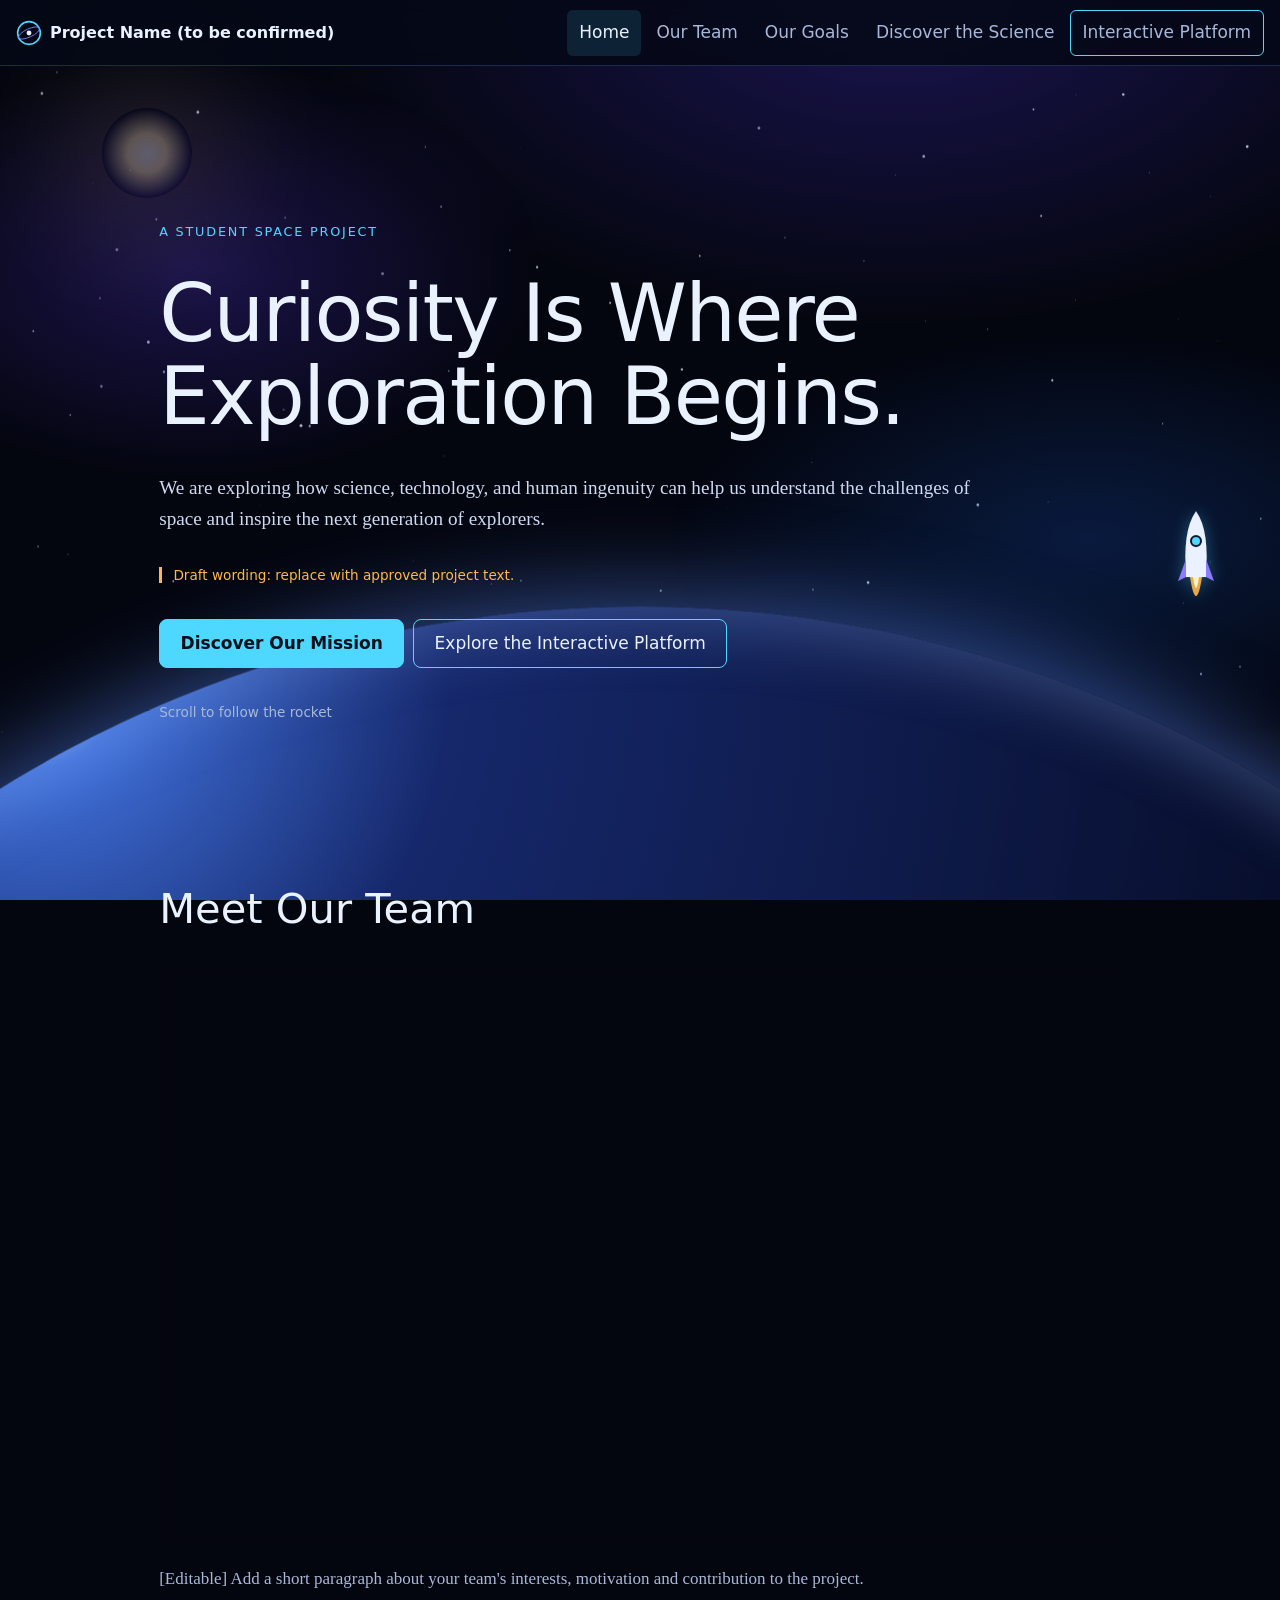
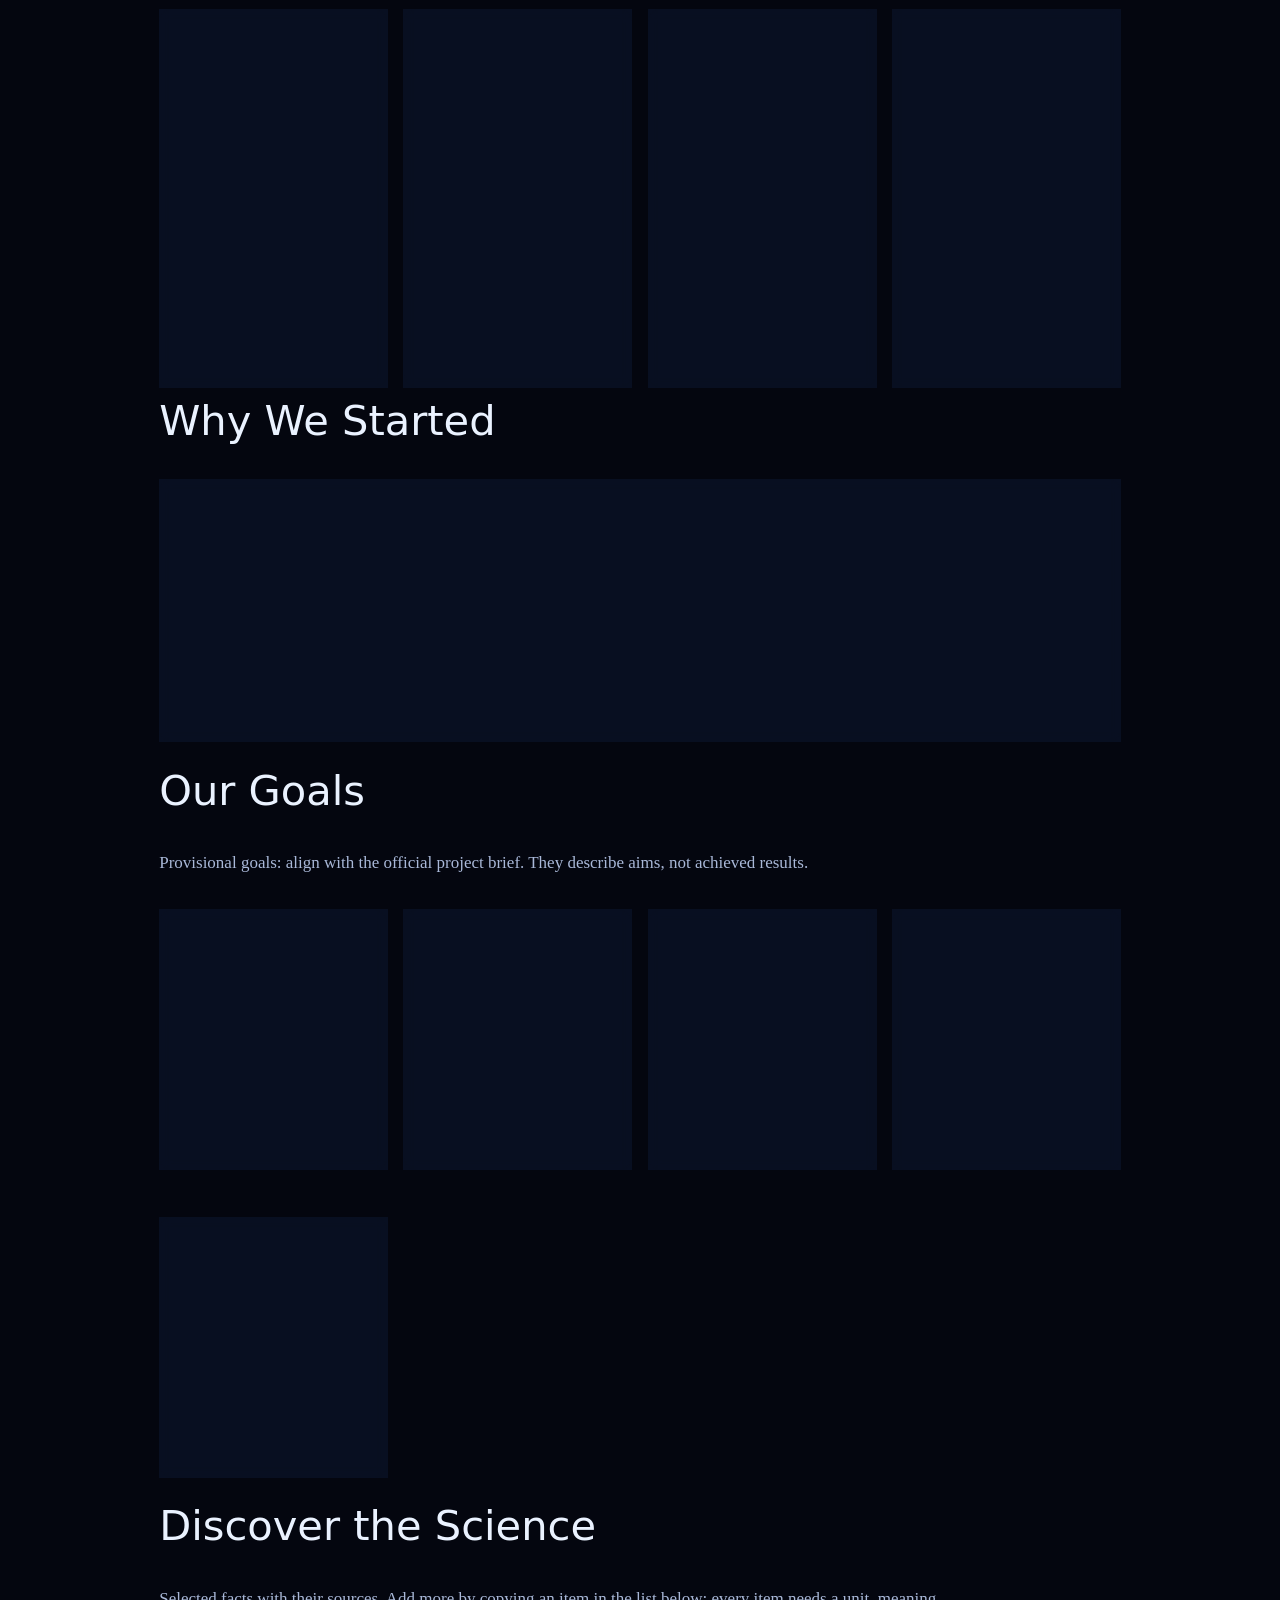
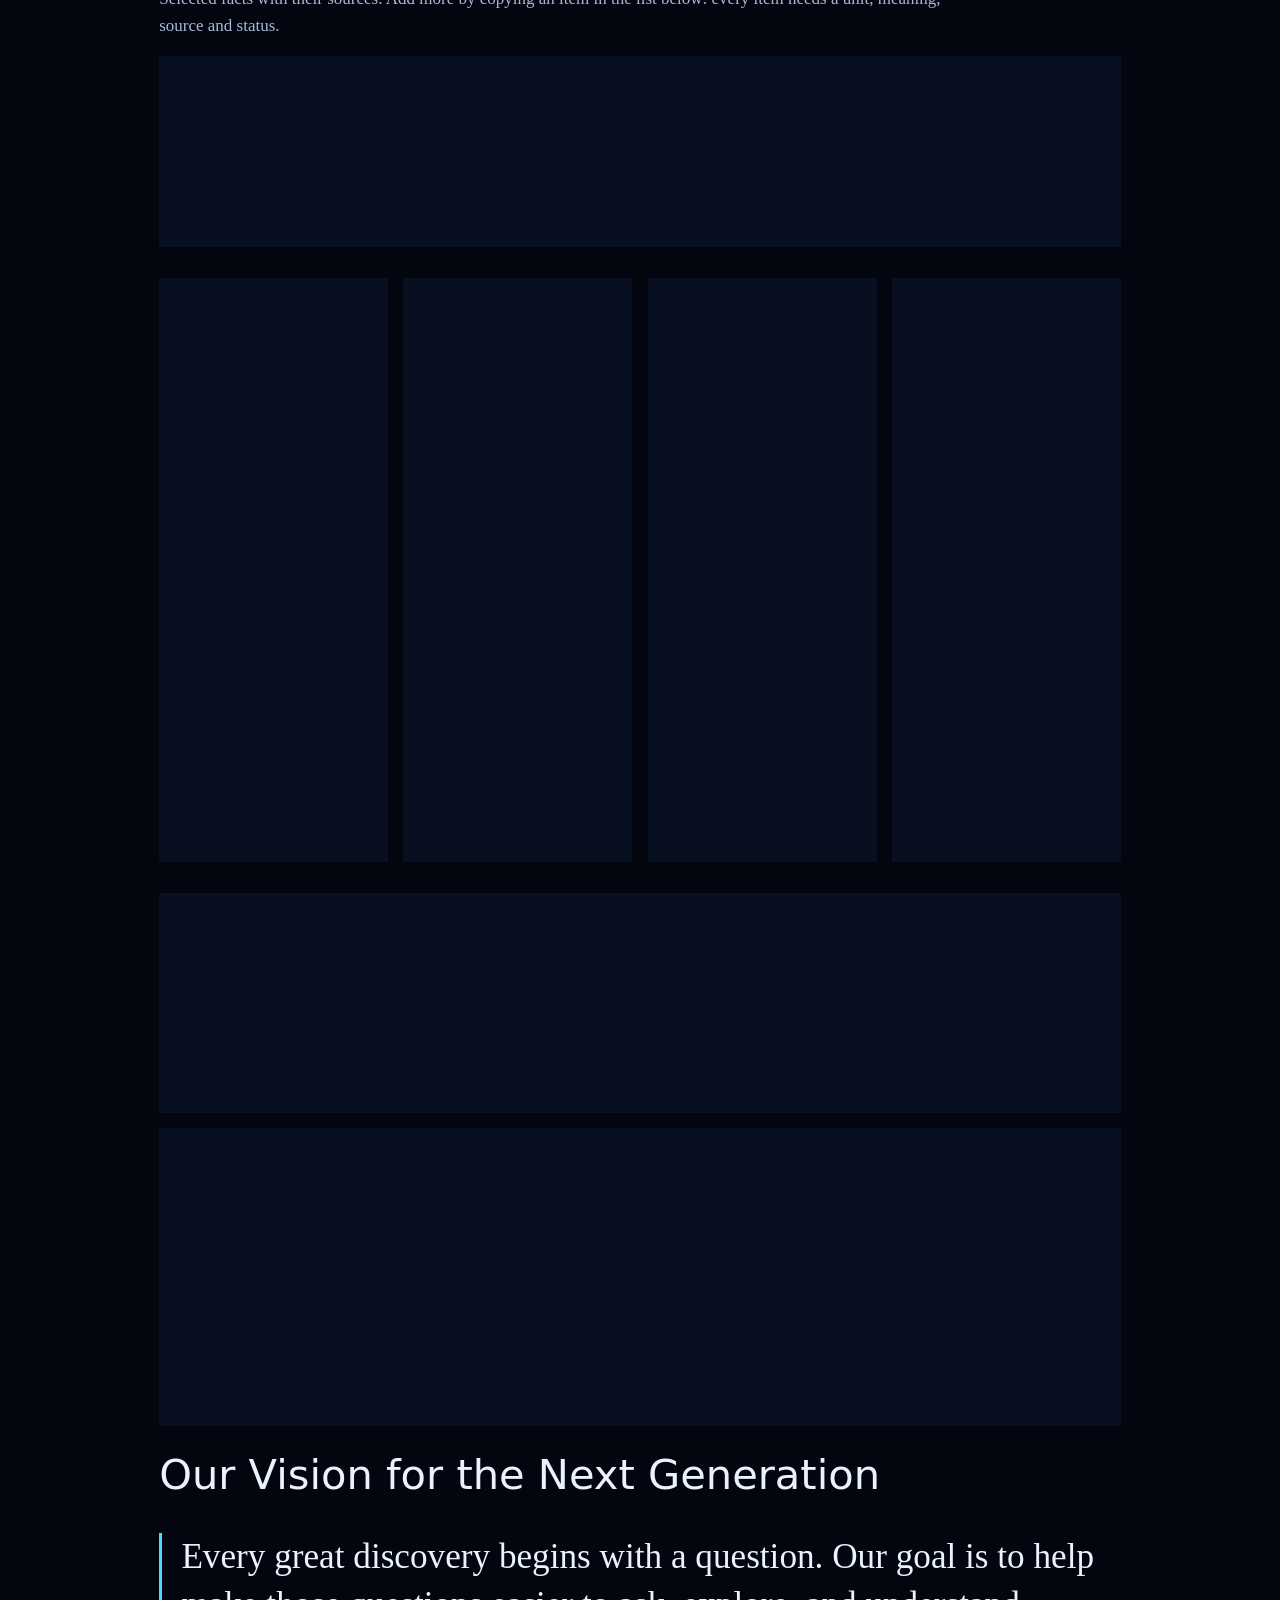
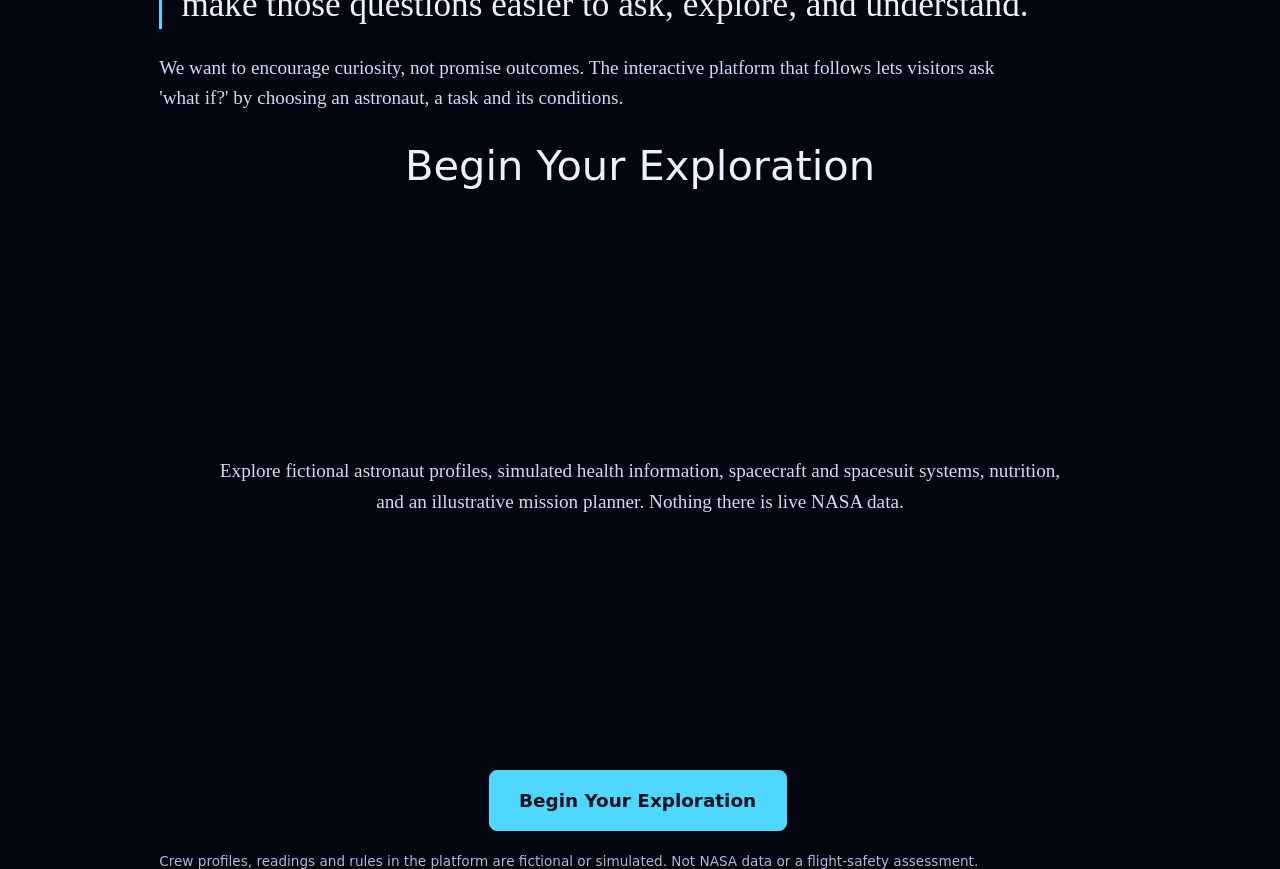
==== index.html @ 0f28cec6 "Add files via upload" ====
<!DOCTYPE html><html lang="en"><head><meta charset="utf-8"><meta name="viewport" content="width=device-width,initial-scale=1,viewport-fit=cover"><title>Our Mission | Orbital Readiness Platform</title><meta name="description" content="A student space project introducing our team, goals and an interactive astronaut readiness platform. Prototype with fictional data."><link rel="stylesheet" href="styles.css"></head><body>
<a class="skip" href="#main">Skip to content</a>
<header class="top"><a class="brand" href="#home" aria-label="Home"><svg width="26" height="26" viewBox="0 0 32 32" aria-hidden="true"><circle cx="16" cy="16" r="14" fill="none" stroke="#4fd8ff" stroke-width="2"/><ellipse cx="16" cy="16" rx="14" ry="5" fill="none" stroke="#8b7bff" transform="rotate(-25 16 16)"/><circle cx="16" cy="16" r="3" fill="#eaf2ff"/></svg><span id="pname">Project</span></a>
<nav aria-label="Main"><a href="#home">Home</a><a href="#team">Our Team</a><a href="#goals">Our Goals</a><a href="#science">Discover the Science</a><a href="platform.html" class="cta-nav">Interactive Platform</a></nav></header>
<div class="scene" aria-hidden="true"><canvas id="stars"></canvas><div class="neb"></div><div id="sun"></div><div id="planet"></div>
<div id="rocketwrap"><span class="sp s1"></span><span class="sp s2"></span><span class="sp s3"></span><svg id="rocket" viewBox="0 0 40 110" width="40" height="110"><g id="flame"><path d="M14 70Q20 108 26 70Z" fill="#ffb84d" opacity=".9"/><path d="M17 70Q20 92 23 70Z" fill="#fff3c4"/></g><path d="M20 4C30 18 32 40 30 70H10C8 40 10 18 20 4Z" fill="#eaf2ff"/><circle cx="20" cy="34" r="5" fill="#4fd8ff" stroke="#0b1226" stroke-width="2"/><path d="M10 52L2 74l8-4zM30 52l8 22-8-4z" fill="#8b7bff"/></svg></div></div>
<noscript><p class="wrap">This page needs JavaScript to show its content. The <a href="platform.html">interactive platform</a> also needs it.</p></noscript>
<main id="main">
<section id="home" class="hero wrap"><p class="k">A student space project</p><h1 id="tag"></h1><p class="lead" id="intro"></p><p class="note" id="draft"></p><p class="btns"><a class="btn solid" href="#why">Discover Our Mission</a> <a class="btn" href="platform.html">Explore the Interactive Platform</a></p><p class="hint">Scroll to follow the rocket</p></section>
<section id="team" class="wrap"><h2>Meet Our Team</h2><figure class="group card" id="group"></figure><p class="sub" id="tabout"></p><div class="members" id="members"></div></section>
<section id="why" class="wrap"><h2>Why We Started</h2><div class="card story" id="story"></div></section>
<section id="goals" class="wrap"><h2>Our Goals</h2><p class="sub" id="gnote"></p><div class="goals" id="goalcards"></div></section>
<section id="science" class="wrap"><h2>Discover the Science</h2><p class="sub" id="sintro"></p><div class="card" id="chart"></div><div class="stats" id="stats"></div><div class="card"><h3>References</h3><ol id="refs"></ol></div><div class="card"><h3>Project progress</h3><div id="progress"></div></div></section>
<section id="vision" class="wrap"><h2>Our Vision for the Next Generation</h2><blockquote class="quote" id="quote"></blockquote><p class="lead" id="vtext"></p></section>
<section id="enter" class="wrap end"><h2 id="etitle"></h2><p class="lead" id="etext"></p><p class="btns"><a class="btn solid big" href="platform.html">Begin Your Exploration</a></p></section>
</main><footer class="wrap">Crew profiles, readings and rules in the platform are fictional or simulated. Not NASA data or a flight-safety assessment.</footer>
<script src="content.js"></script><script src="script.js"></script></body></html>
---- styles.css ----
:root{--bg:#04060f;--panel:#0b1226;--line:#1d2a4d;--tx:#eaf2ff;--mut:#a9b8d8;--cy:#4fd8ff;--vi:#8b7bff;--am:#ffb84d;--rd:#ff6b6b;--s:1rem;--sans:"Gill Sans","Trebuchet MS",system-ui,sans-serif;--serif:Georgia,"Iowan Old Style",serif}
*{box-sizing:border-box}html{scroll-behavior:smooth;scroll-padding-top:72px}body{margin:0;background:var(--bg);color:var(--tx);font:17px/1.6 var(--serif);overflow-x:hidden}
h1,h2,h3,nav,.btn,.k,.tag{font-family:var(--sans)}a{color:var(--cy)}:focus-visible{outline:3px solid var(--am);outline-offset:3px}
.skip{position:absolute;left:-999px;top:0;background:var(--cy);color:#000;padding:.6em 1em;z-index:20}.skip:focus{left:0}
.top{position:sticky;top:0;z-index:10;display:flex;flex-wrap:wrap;gap:.4rem 1rem;align-items:center;padding:.6rem 1rem;background:#050917dd;backdrop-filter:blur(8px);border-bottom:1px solid var(--line)}
.brand{display:flex;gap:.5rem;align-items:center;color:var(--tx);text-decoration:none;font:600 1rem var(--sans)}nav{display:flex;flex-wrap:wrap;gap:.2rem;margin-left:auto}nav a{color:var(--mut);text-decoration:none;padding:.5em .7em;border-radius:6px;min-height:44px;display:inline-flex;align-items:center}nav a:hover,nav a.on{color:var(--tx);background:#4fd8ff1f}.cta-nav{border:1px solid var(--cy)}
.scene{position:fixed;inset:0;z-index:0;overflow:hidden;pointer-events:none;background:radial-gradient(900px 500px at 70% 0,#1a1450 0,transparent 65%),var(--bg)}
#stars{position:absolute;left:0;top:0;width:100%;height:140%;will-change:transform}.neb{position:absolute;inset:0;background:radial-gradient(500px 300px at 15% 30%,#4a2fc055,transparent 70%),radial-gradient(600px 300px at 85% 60%,#1f6fff33,transparent 70%)}
#sun{position:absolute;left:8%;top:12%;width:90px;height:90px;border-radius:50%;background:radial-gradient(#fff 0,#ffe9b0 30%,transparent 70%);box-shadow:0 0 120px 40px #ffd27a55}
#planet{position:absolute;left:50%;bottom:-150vw;width:190vw;height:190vw;margin-left:0;border-radius:50%;transform:translate3d(-50%,0,0);background:radial-gradient(circle at 25% 3%,#9fc8ff 0,#3f6fd8 3%,#16286b 14%,#070d28 45%,#04060f 70%);box-shadow:0 -10px 90px 6px #5a8cff77,inset 0 20px 60px #8fb6ff44;will-change:transform}
#rocketwrap{position:absolute;right:5vw;top:0;width:40px;height:110px;will-change:transform}#rocket{display:block;filter:drop-shadow(0 0 8px #4fd8ff55)}#flame{transform-origin:20px 70px;transform:scaleY(0)}
.sp{position:absolute;left:18px;top:100px;width:4px;height:4px;border-radius:50%;background:#ffd9a0;opacity:0}.fly .sp{animation:spark 1s linear infinite}.s2{animation-delay:.3s!important;left:12px}.s3{animation-delay:.6s!important;left:25px}@keyframes spark{from{opacity:.9;transform:translateY(0)}to{opacity:0;transform:translateY(60px)}}
main{position:relative;z-index:1}.wrap{max-width:1000px;margin:auto;padding:0 1.2rem}section{padding:5rem 0}
.hero{min-height:90vh;display:flex;flex-direction:column;justify-content:center}.k{color:var(--cy);letter-spacing:.14em;text-transform:uppercase;font-size:.8rem}
h1{font-size:clamp(2.4rem,7vw,5rem);line-height:1.04;font-weight:300;margin:.2em 0;letter-spacing:-.02em;max-width:12em}h2{font-size:clamp(1.7rem,4vw,2.6rem);font-weight:300;margin:0 0 .6em}h3{margin:.2em 0}
.lead{font-size:1.2rem;max-width:44em;color:#cfdaf3}.sub{color:var(--mut);max-width:48em}.note{font:.85rem var(--sans);color:var(--am);border-left:3px solid var(--am);padding-left:.7rem;max-width:36em}.hint{color:var(--mut);font:.85rem var(--sans)}
.btn{display:inline-flex;align-items:center;min-height:44px;padding:.6em 1.2em;border:1px solid var(--cy);border-radius:8px;color:var(--tx);text-decoration:none;margin:.3rem .3rem .3rem 0}.btn:hover{background:#4fd8ff26}.btn.solid{background:var(--cy);color:#02101a;font-weight:600}.btn.big{font-size:1.15rem;padding:.8em 1.6em}
.card{background:#0b1226cc;backdrop-filter:blur(6px);border:1px solid var(--line);border-radius:12px;padding:1.2rem;margin:1rem 0}
.group{margin:1rem 0}.group img,.member img{display:block;width:100%;object-fit:cover;border-radius:8px;background:#0b1226}.group img{aspect-ratio:16/9}.member img{aspect-ratio:1}.group figcaption,.small{color:var(--mut);font-size:.85rem;font-family:var(--sans)}
.members,.goals,.stats{display:grid;gap:1rem;grid-template-columns:repeat(auto-fit,minmax(210px,1fr))}.member{margin:0}
.goal .n{font:300 2.2rem var(--sans);color:var(--vi)}.reveal{opacity:0;transform:translateY(22px);transition:opacity .8s,transform .8s}.reveal.in{opacity:1;transform:none}
.tag{display:inline-block;border:1px solid var(--vi);color:#d4ceff;border-radius:4px;padding:.1em .5em;font-size:.76rem}.tag.pend{border-color:var(--am);color:var(--am)}.big-n{font:300 2rem var(--sans)}
.bar{height:12px;background:#16213f;border-radius:6px;overflow:hidden;margin:.2rem 0 .8rem}.bar i{display:block;height:100%;background:linear-gradient(90deg,var(--vi),var(--cy));width:0;transition:width 1.2s}
.quote{font-size:clamp(1.4rem,3.4vw,2.2rem);font-weight:300;line-height:1.35;border-left:3px solid var(--cy);padding-left:1.2rem;margin:0 0 1.5rem;max-width:30em}.end{text-align:center;min-height:80vh;display:flex;flex-direction:column;align-items:center;justify-content:center}.end .lead{margin:auto}
footer{position:relative;z-index:1;padding:2rem 1.2rem 3rem;color:var(--mut);font:.85rem var(--sans)}
@media(max-width:700px){#rocketwrap{right:2vw;opacity:.5}#rocket{width:28px;height:77px}#planet{width:260vw;height:260vw;bottom:-215vw}section{padding:3.5rem 0}nav a{padding:.4em .5em}#sun{width:60px;height:60px}}
@media(prefers-reduced-motion:reduce){*{animation:none!important;transition:none!important;scroll-behavior:auto!important}.reveal{opacity:1;transform:none}}

a,li,p{overflow-wrap:anywhere}
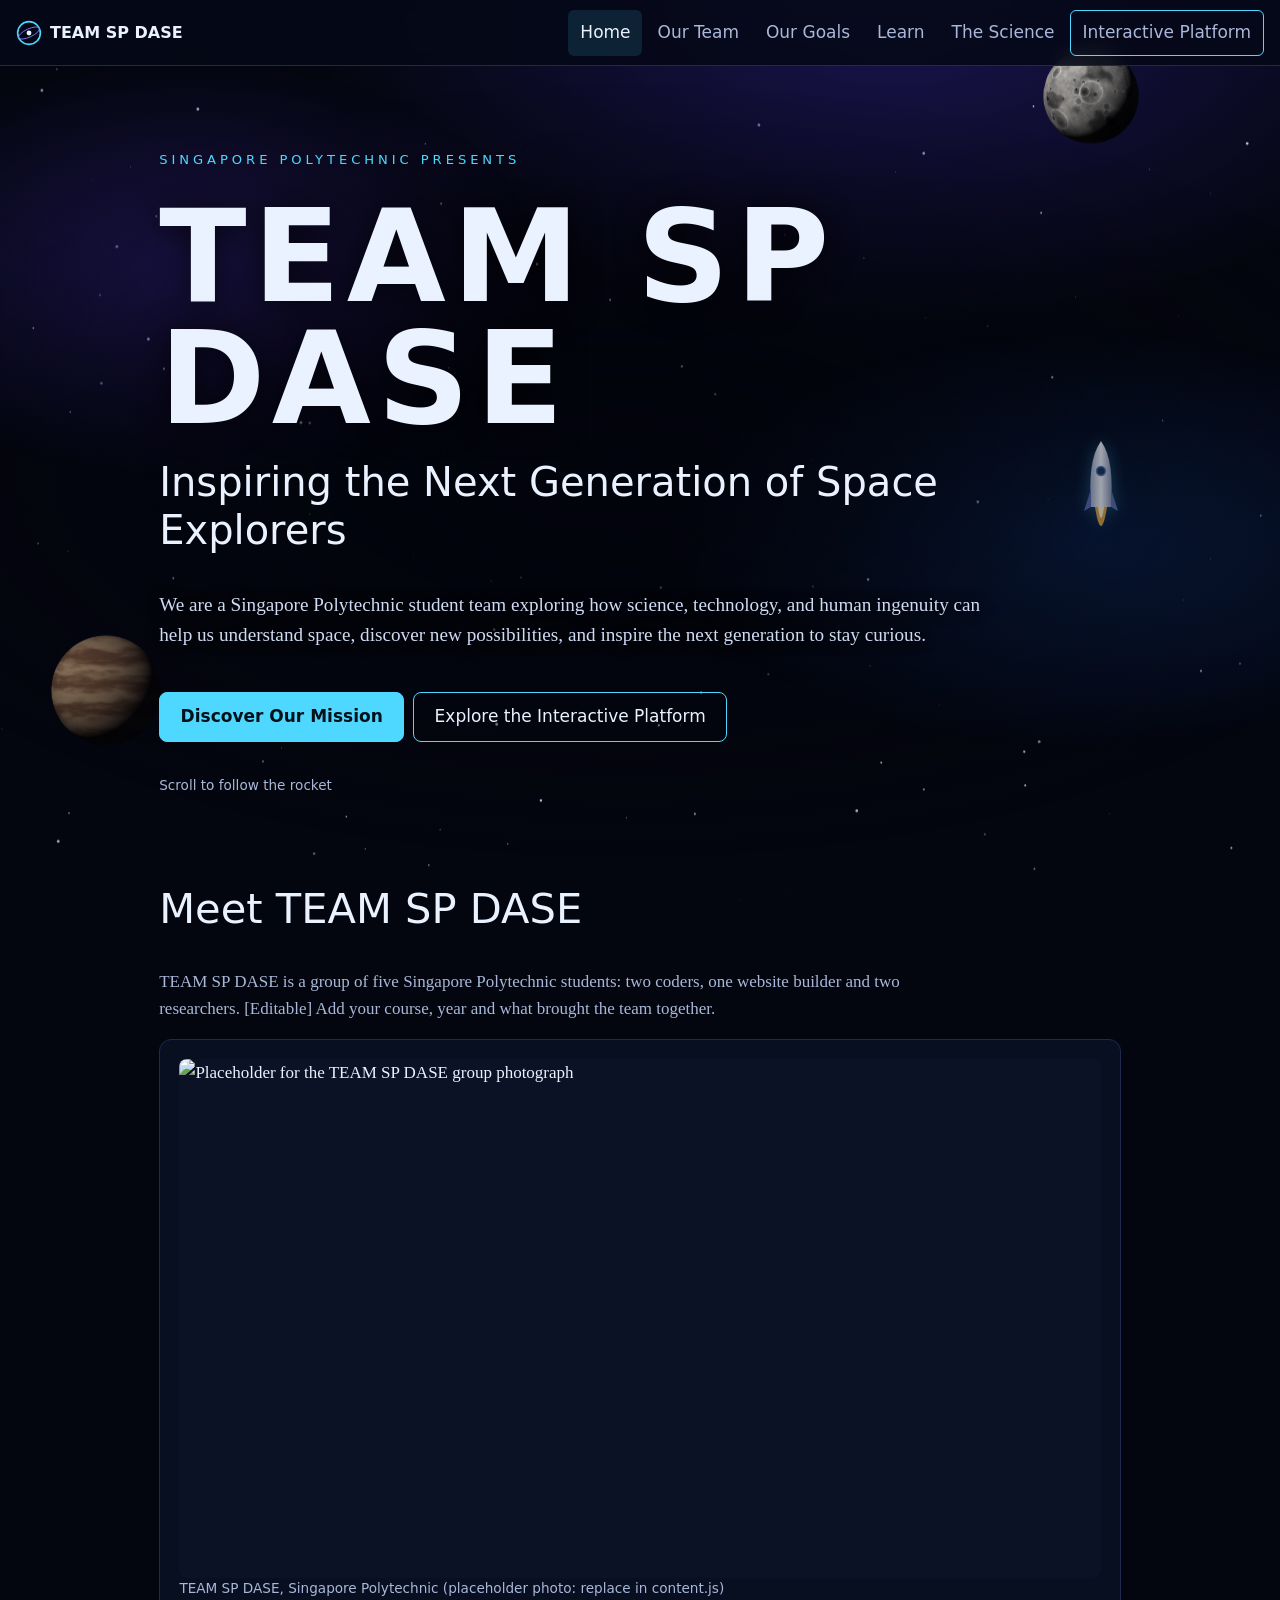
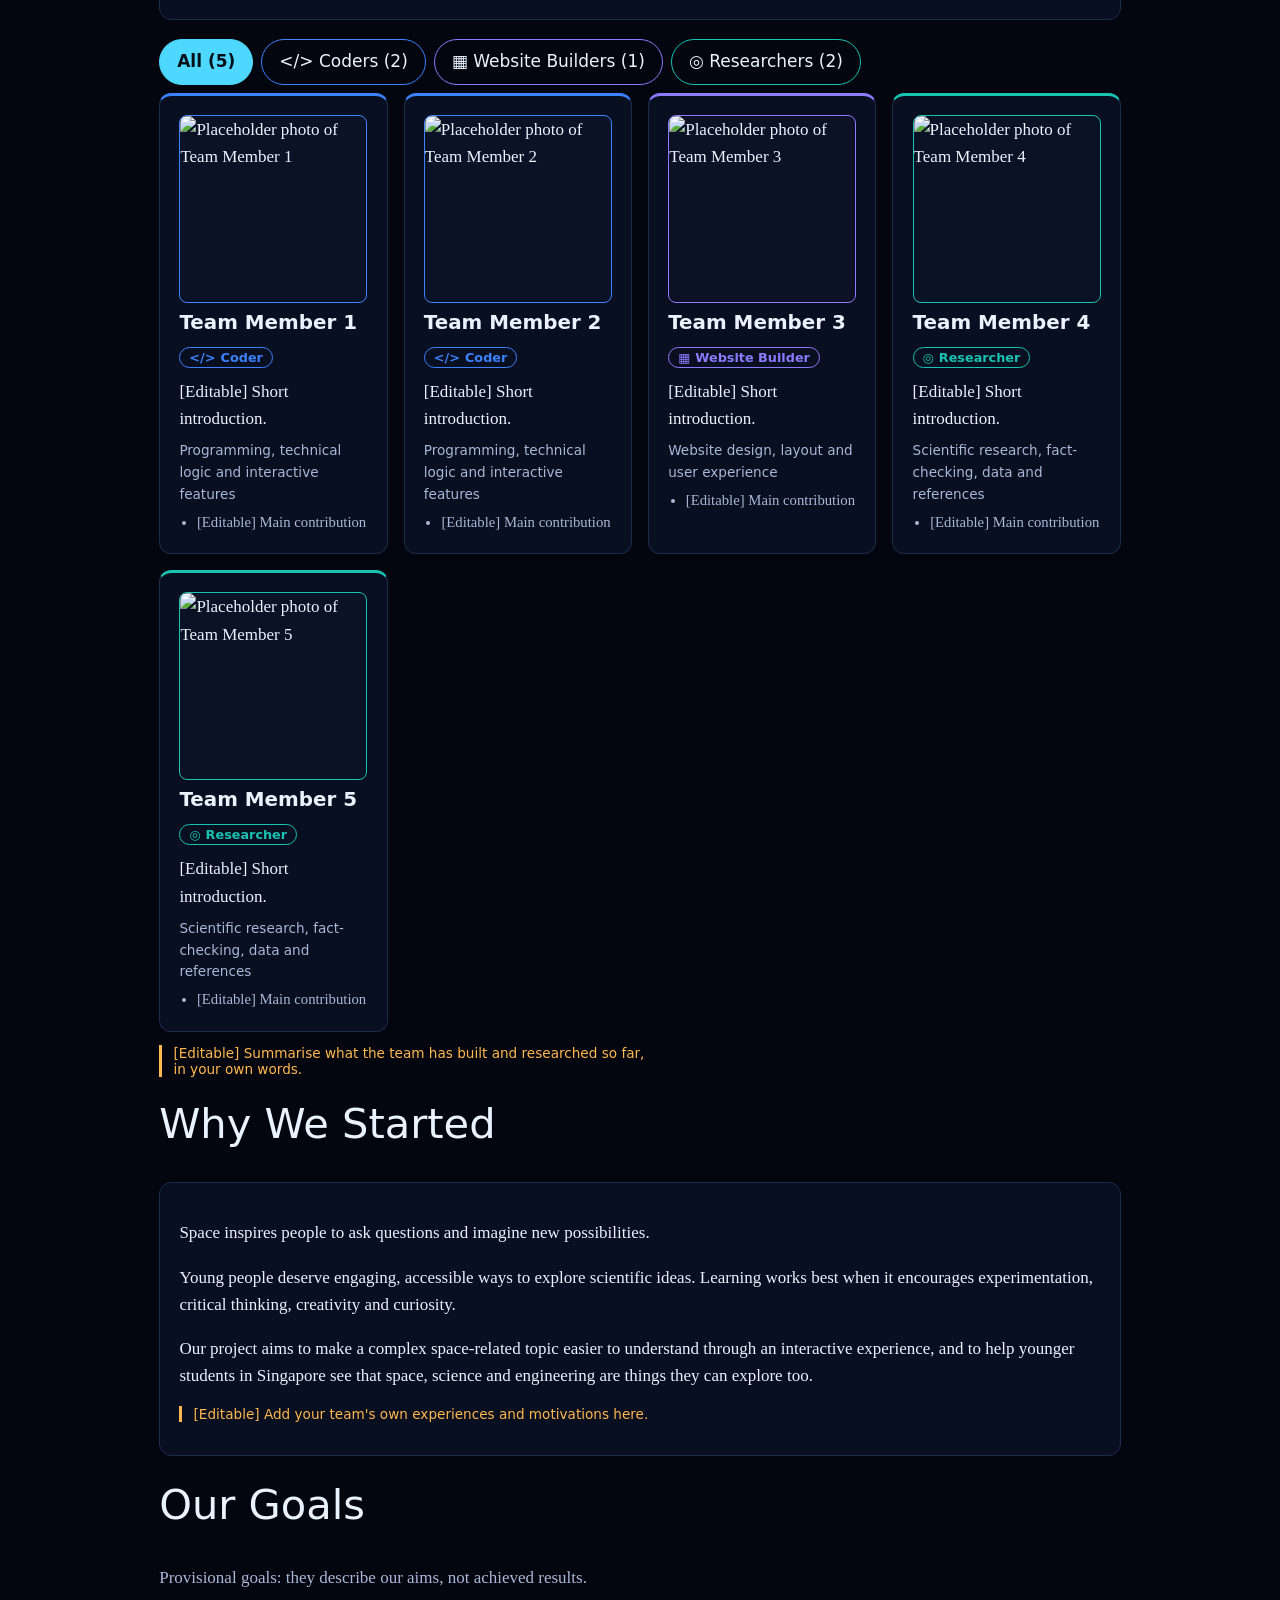
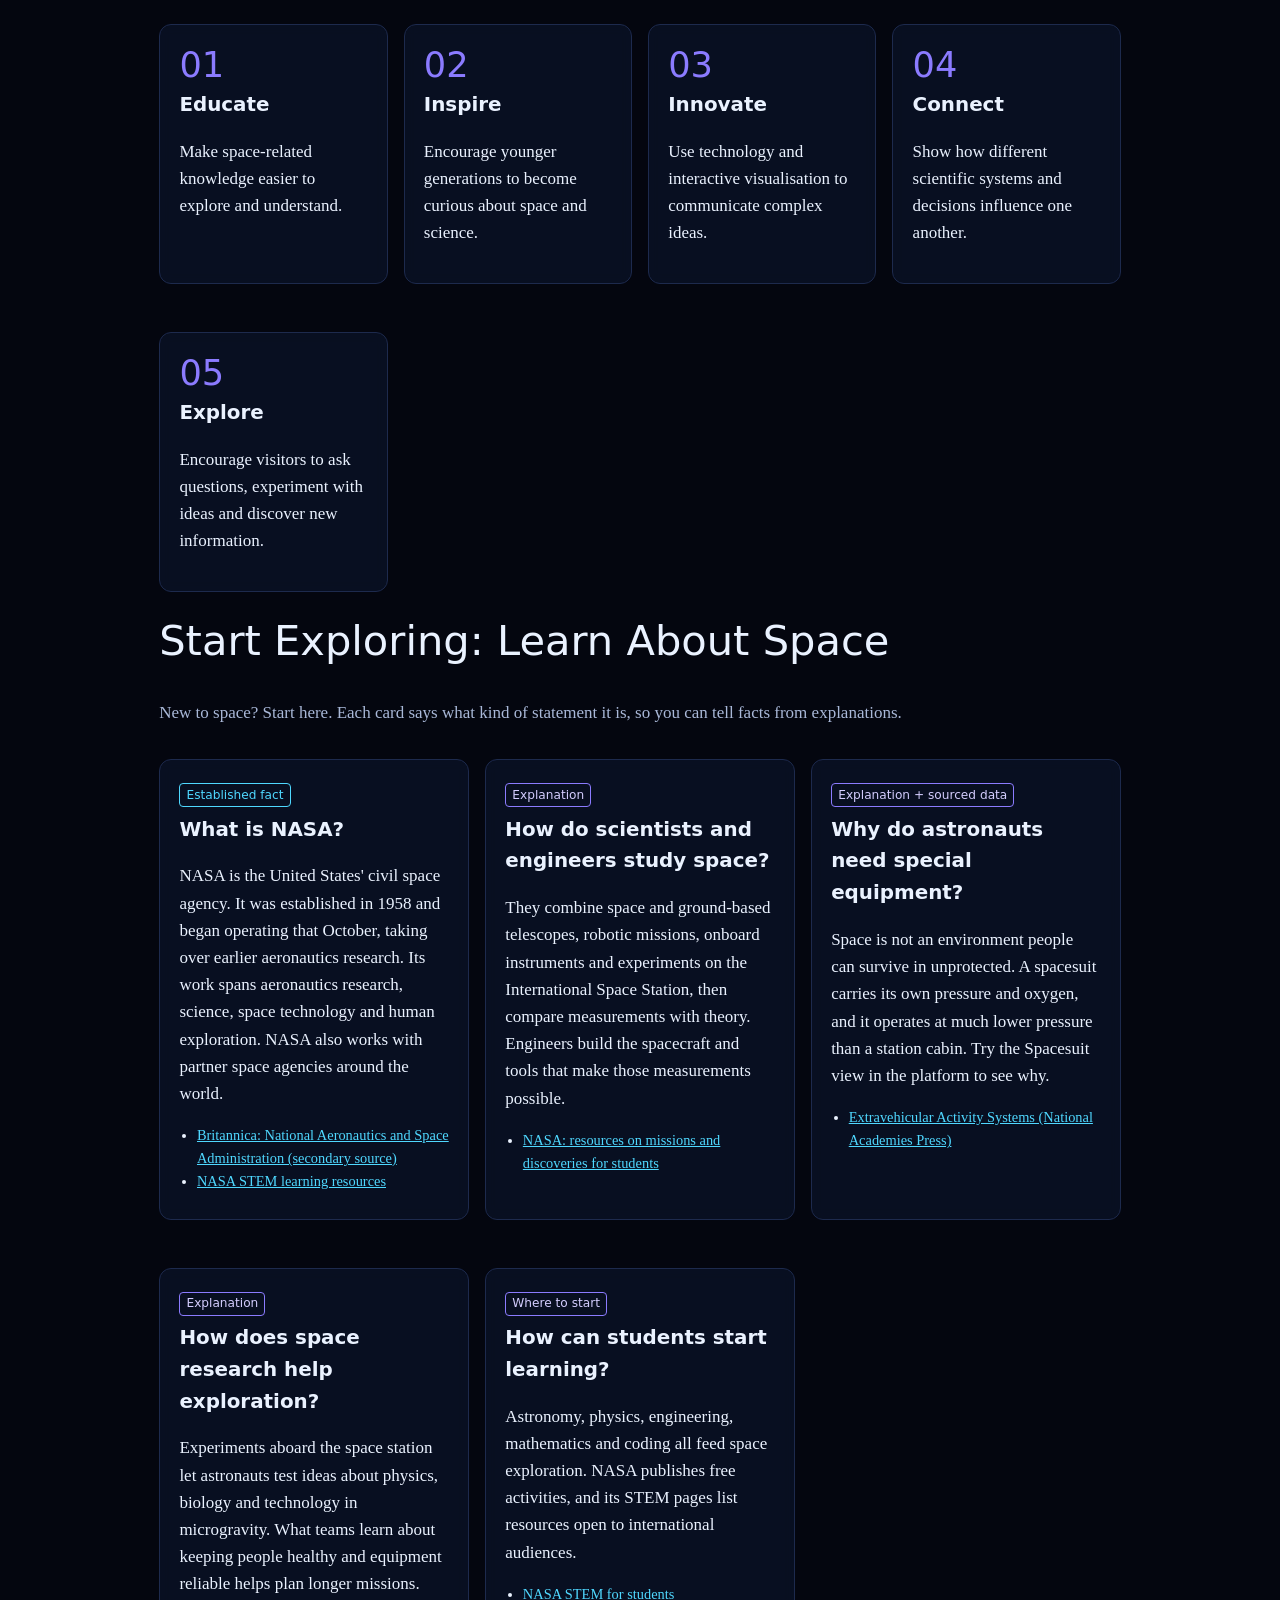
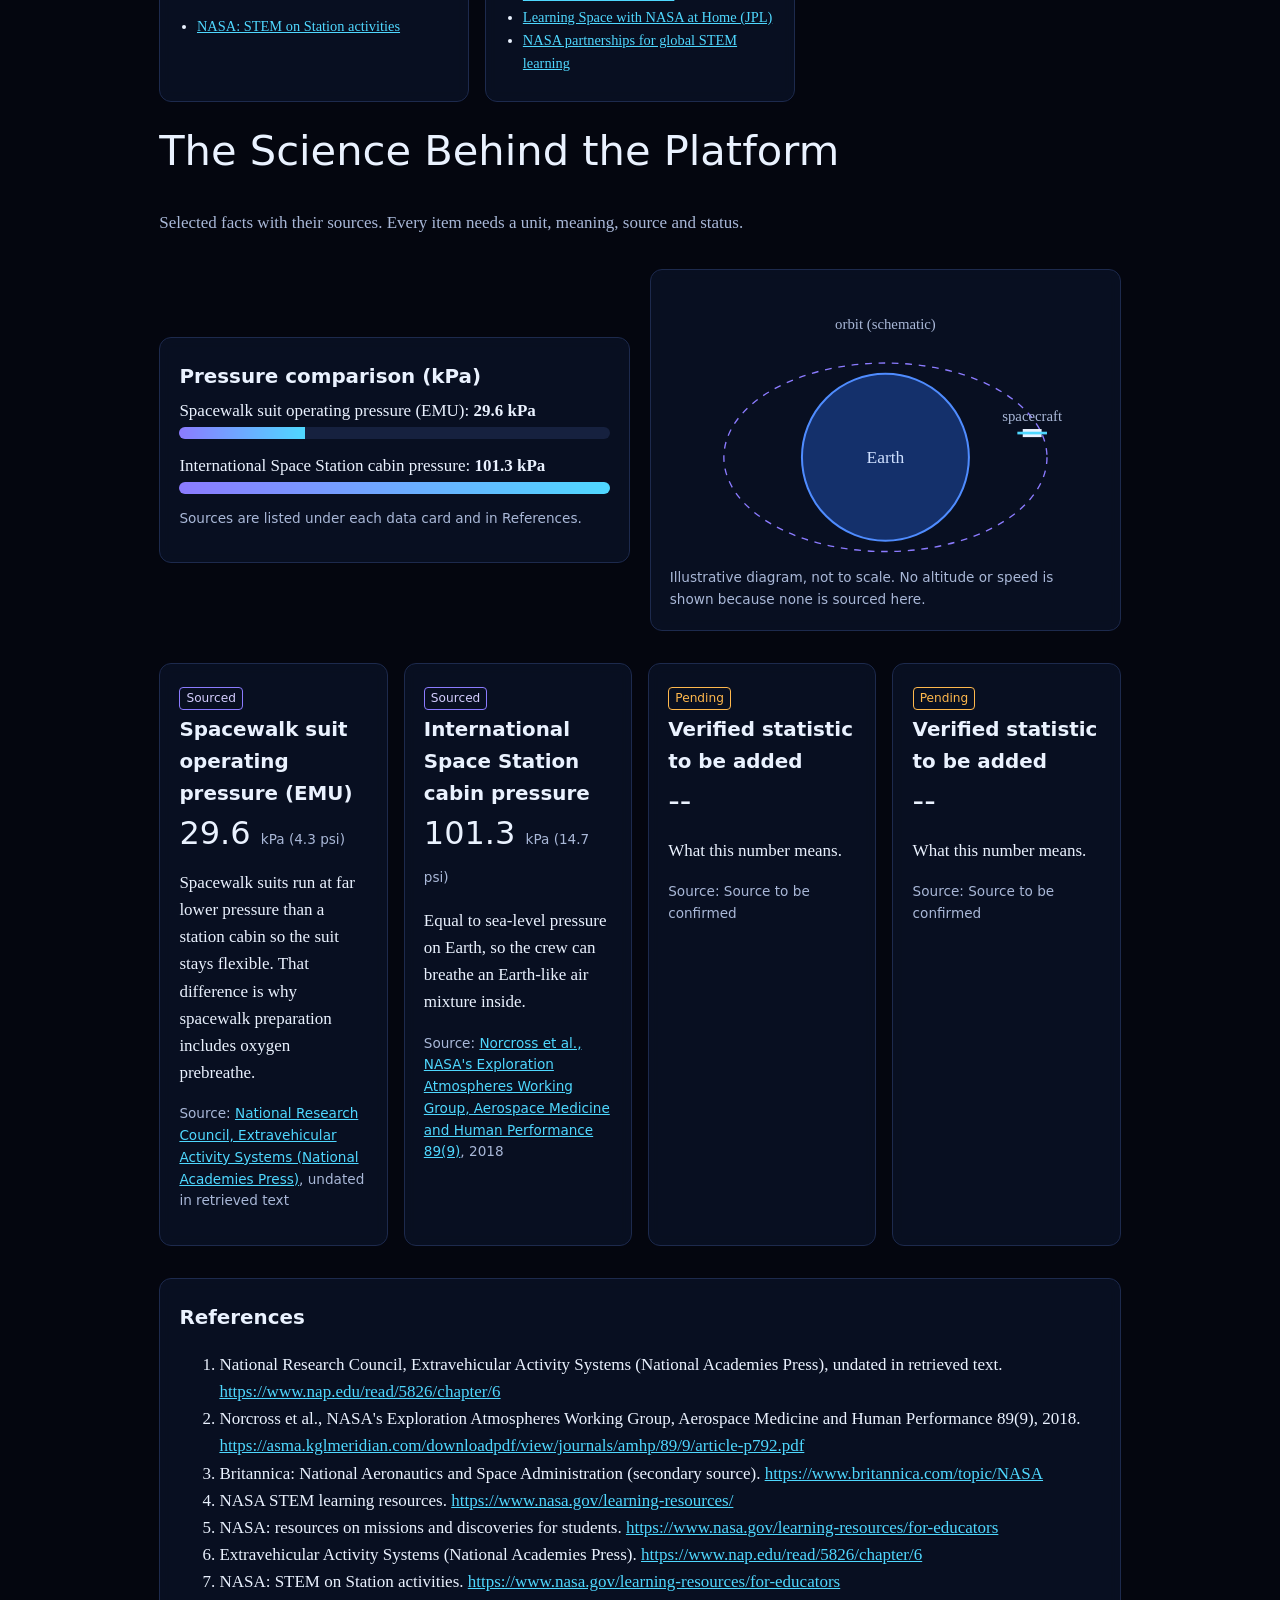
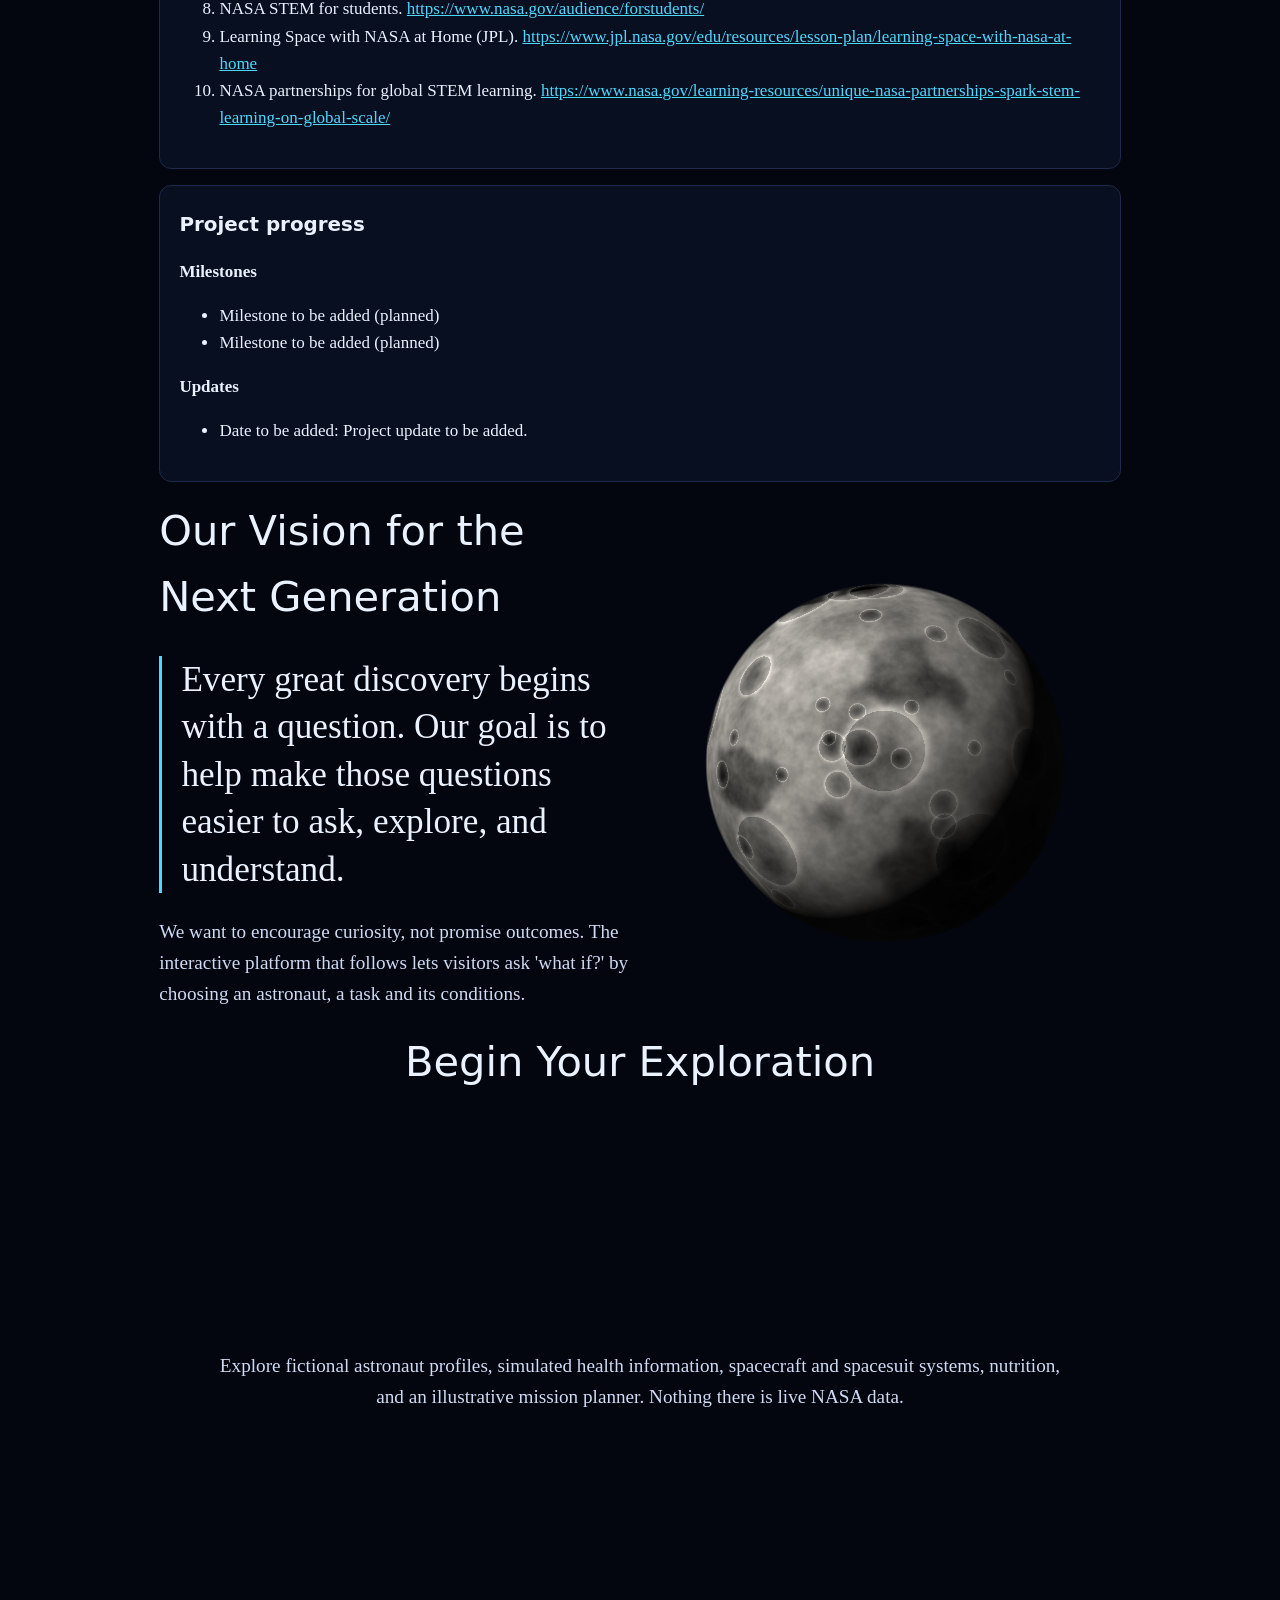
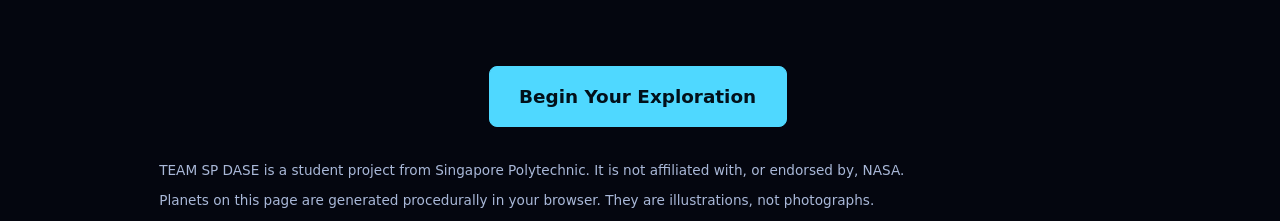
==== commit 4b93b422: "Add files via upload" ====
--- a/index.html
+++ b/index.html
@@ -1,17 +1,18 @@
-<!DOCTYPE html><html lang="en"><head><meta charset="utf-8"><meta name="viewport" content="width=device-width,initial-scale=1,viewport-fit=cover"><title>Our Mission | Orbital Readiness Platform</title><meta name="description" content="A student space project introducing our team, goals and an interactive astronaut readiness platform. Prototype with fictional data."><link rel="stylesheet" href="styles.css"></head><body>
+<!DOCTYPE html><html lang="en"><head><meta charset="utf-8"><meta name="viewport" content="width=device-width,initial-scale=1,viewport-fit=cover"><title>TEAM SP DASE | Singapore Polytechnic space project</title><meta name="description" content="TEAM SP DASE, a Singapore Polytechnic student team, inspires young people to explore space. Includes an interactive astronaut platform with fictional, simulated data."><link rel="stylesheet" href="styles.css"></head><body>
 <a class="skip" href="#main">Skip to content</a>
-<header class="top"><a class="brand" href="#home" aria-label="Home"><svg width="26" height="26" viewBox="0 0 32 32" aria-hidden="true"><circle cx="16" cy="16" r="14" fill="none" stroke="#4fd8ff" stroke-width="2"/><ellipse cx="16" cy="16" rx="14" ry="5" fill="none" stroke="#8b7bff" transform="rotate(-25 16 16)"/><circle cx="16" cy="16" r="3" fill="#eaf2ff"/></svg><span id="pname">Project</span></a>
-<nav aria-label="Main"><a href="#home">Home</a><a href="#team">Our Team</a><a href="#goals">Our Goals</a><a href="#science">Discover the Science</a><a href="platform.html" class="cta-nav">Interactive Platform</a></nav></header>
-<div class="scene" aria-hidden="true"><canvas id="stars"></canvas><div class="neb"></div><div id="sun"></div><div id="planet"></div>
-<div id="rocketwrap"><span class="sp s1"></span><span class="sp s2"></span><span class="sp s3"></span><svg id="rocket" viewBox="0 0 40 110" width="40" height="110"><g id="flame"><path d="M14 70Q20 108 26 70Z" fill="#ffb84d" opacity=".9"/><path d="M17 70Q20 92 23 70Z" fill="#fff3c4"/></g><path d="M20 4C30 18 32 40 30 70H10C8 40 10 18 20 4Z" fill="#eaf2ff"/><circle cx="20" cy="34" r="5" fill="#4fd8ff" stroke="#0b1226" stroke-width="2"/><path d="M10 52L2 74l8-4zM30 52l8 22-8-4z" fill="#8b7bff"/></svg></div></div>
+<header class="top"><a class="brand" href="#home" aria-label="TEAM SP DASE home"><svg width="26" height="26" viewBox="0 0 32 32" aria-hidden="true"><circle cx="16" cy="16" r="14" fill="none" stroke="#4fd8ff" stroke-width="2"/><ellipse cx="16" cy="16" rx="14" ry="5" fill="none" stroke="#8b7bff" transform="rotate(-25 16 16)"/><circle cx="16" cy="16" r="3" fill="#eaf2ff"/></svg><span id="pname">TEAM SP DASE</span></a>
+<nav aria-label="Main"><a href="#home">Home</a><a href="#team">Our Team</a><a href="#goals">Our Goals</a><a href="#learn">Learn</a><a href="#science">The Science</a><a href="platform.html" class="cta-nav">Interactive Platform</a></nav></header>
+<div class="scene" aria-hidden="true"><canvas id="stars"></canvas><div class="neb"></div><canvas id="moon" width="170" height="170"></canvas><canvas id="gas" width="200" height="200"></canvas><div id="planet"><canvas id="earth"></canvas></div>
+<div id="rocketwrap"><span class="sp s1"></span><span class="sp s2"></span><span class="sp s3"></span><svg id="rocket" viewBox="0 0 40 110" width="40" height="110"><defs><linearGradient id="rb" x1="0" x2="1"><stop offset="0" stop-color="#9fb0d0"/><stop offset=".5" stop-color="#f4f8ff"/><stop offset="1" stop-color="#8393b5"/></linearGradient></defs><g id="flame"><path d="M14 70Q20 108 26 70Z" fill="#ffb84d" opacity=".85"/><path d="M17 70Q20 92 23 70Z" fill="#fff3c4"/></g><path d="M20 4C30 18 32 40 30 70H10C8 40 10 18 20 4Z" fill="url(#rb)"/><circle cx="20" cy="34" r="4.5" fill="#1b3a5c" stroke="#5a79c9" stroke-width="1.5"/><path d="M10 52L3 74l7-4zM30 52l7 22-7-4z" fill="#5b6fb5"/></svg></div></div>
 <noscript><p class="wrap">This page needs JavaScript to show its content. The <a href="platform.html">interactive platform</a> also needs it.</p></noscript>
 <main id="main">
-<section id="home" class="hero wrap"><p class="k">A student space project</p><h1 id="tag"></h1><p class="lead" id="intro"></p><p class="note" id="draft"></p><p class="btns"><a class="btn solid" href="#why">Discover Our Mission</a> <a class="btn" href="platform.html">Explore the Interactive Platform</a></p><p class="hint">Scroll to follow the rocket</p></section>
-<section id="team" class="wrap"><h2>Meet Our Team</h2><figure class="group card" id="group"></figure><p class="sub" id="tabout"></p><div class="members" id="members"></div></section>
-<section id="why" class="wrap"><h2>Why We Started</h2><div class="card story" id="story"></div></section>
-<section id="goals" class="wrap"><h2>Our Goals</h2><p class="sub" id="gnote"></p><div class="goals" id="goalcards"></div></section>
-<section id="science" class="wrap"><h2>Discover the Science</h2><p class="sub" id="sintro"></p><div class="card" id="chart"></div><div class="stats" id="stats"></div><div class="card"><h3>References</h3><ol id="refs"></ol></div><div class="card"><h3>Project progress</h3><div id="progress"></div></div></section>
-<section id="vision" class="wrap"><h2>Our Vision for the Next Generation</h2><blockquote class="quote" id="quote"></blockquote><p class="lead" id="vtext"></p></section>
+<section id="home" class="hero wrap"><p class="k" id="school"></p><h1 id="tname"></h1><p class="tagline" id="tag"></p><p class="lead" id="intro"></p><p class="btns"><a class="btn solid" href="#why">Discover Our Mission</a> <a class="btn" href="platform.html">Explore the Interactive Platform</a></p><p class="hint">Scroll to follow the rocket</p></section>
+<section id="team" class="wrap"><h2 class="reveal l">Meet TEAM SP DASE</h2><p class="sub" id="tabout"></p><figure class="group card reveal r" id="group"></figure><div class="filters" id="filters" role="group" aria-label="Filter team by role"></div><div class="members" id="members"></div><p class="note" id="tcontrib"></p></section>
+<section id="why" class="wrap"><h2 class="reveal l">Why We Started</h2><div class="card story reveal" id="story"></div></section>
+<section id="goals" class="wrap"><h2 class="reveal l">Our Goals</h2><p class="sub" id="gnote"></p><div class="goals" id="goalcards"></div></section>
+<section id="learn" class="wrap"><h2 class="reveal l">Start Exploring: Learn About Space</h2><p class="sub" id="lintro"></p><div class="learn" id="learncards"></div></section>
+<section id="science" class="wrap"><h2 class="reveal l">The Science Behind the Platform</h2><p class="sub" id="sintro"></p><div class="duo"><div class="card reveal l" id="chart"></div><figure class="card orbit reveal r"><svg viewBox="0 0 320 200" role="img" aria-labelledby="ot"><title id="ot">Schematic of a spacecraft in low Earth orbit around Earth, not to scale</title><circle cx="160" cy="125" r="62" fill="#14306b" stroke="#4f8cff" stroke-width="1.5"/><ellipse cx="160" cy="125" rx="120" ry="70" fill="none" stroke="#8b7bff" stroke-dasharray="5 5"/><rect x="262" y="104" width="14" height="6" fill="#eaf2ff"/><rect x="258" y="106" width="22" height="2" fill="#4fd8ff"/><text x="160" y="129" fill="#cfe0ff" text-anchor="middle" font-size="13">Earth</text><text x="160" y="30" fill="#a9b8d8" text-anchor="middle" font-size="11">orbit (schematic)</text><text x="269" y="98" fill="#a9b8d8" text-anchor="middle" font-size="11">spacecraft</text></svg><figcaption class="small">Illustrative diagram, not to scale. No altitude or speed is shown because none is sourced here.</figcaption></figure></div><div class="stats" id="stats"></div><div class="card"><h3>References</h3><ol id="refs"></ol></div><div class="card"><h3>Project progress</h3><div id="progress"></div></div></section>
+<section id="vision" class="wrap"><div class="duo"><div><h2 class="reveal l">Our Vision for the Next Generation</h2><blockquote class="quote reveal l" id="quote"></blockquote><p class="lead reveal l" id="vtext"></p></div><div class="reveal r vis"><canvas id="moonvis" width="360" height="360" role="img" aria-label="Rendered Moon (procedurally generated illustration, not a photograph)"></canvas></div></div></section>
 <section id="enter" class="wrap end"><h2 id="etitle"></h2><p class="lead" id="etext"></p><p class="btns"><a class="btn solid big" href="platform.html">Begin Your Exploration</a></p></section>
-</main><footer class="wrap">Crew profiles, readings and rules in the platform are fictional or simulated. Not NASA data or a flight-safety assessment.</footer>
-<script src="content.js"></script><script src="script.js"></script></body></html>+</main><footer class="wrap"><p id="disc"></p><p id="credits" class="small"></p></footer>
+<script src="content.js"></script><script src="space.js"></script><script src="script.js"></script></body></html>
--- a/styles.css
+++ b/styles.css
@@ -6,8 +6,8 @@
 .brand{display:flex;gap:.5rem;align-items:center;color:var(--tx);text-decoration:none;font:600 1rem var(--sans)}nav{display:flex;flex-wrap:wrap;gap:.2rem;margin-left:auto}nav a{color:var(--mut);text-decoration:none;padding:.5em .7em;border-radius:6px;min-height:44px;display:inline-flex;align-items:center}nav a:hover,nav a.on{color:var(--tx);background:#4fd8ff1f}.cta-nav{border:1px solid var(--cy)}
 .scene{position:fixed;inset:0;z-index:0;overflow:hidden;pointer-events:none;background:radial-gradient(900px 500px at 70% 0,#1a1450 0,transparent 65%),var(--bg)}
 #stars{position:absolute;left:0;top:0;width:100%;height:140%;will-change:transform}.neb{position:absolute;inset:0;background:radial-gradient(500px 300px at 15% 30%,#4a2fc055,transparent 70%),radial-gradient(600px 300px at 85% 60%,#1f6fff33,transparent 70%)}
-#sun{position:absolute;left:8%;top:12%;width:90px;height:90px;border-radius:50%;background:radial-gradient(#fff 0,#ffe9b0 30%,transparent 70%);box-shadow:0 0 120px 40px #ffd27a55}
-#planet{position:absolute;left:50%;bottom:-150vw;width:190vw;height:190vw;margin-left:0;border-radius:50%;transform:translate3d(-50%,0,0);background:radial-gradient(circle at 25% 3%,#9fc8ff 0,#3f6fd8 3%,#16286b 14%,#070d28 45%,#04060f 70%);box-shadow:0 -10px 90px 6px #5a8cff77,inset 0 20px 60px #8fb6ff44;will-change:transform}
+
+
 #rocketwrap{position:absolute;right:5vw;top:0;width:40px;height:110px;will-change:transform}#rocket{display:block;filter:drop-shadow(0 0 8px #4fd8ff55)}#flame{transform-origin:20px 70px;transform:scaleY(0)}
 .sp{position:absolute;left:18px;top:100px;width:4px;height:4px;border-radius:50%;background:#ffd9a0;opacity:0}.fly .sp{animation:spark 1s linear infinite}.s2{animation-delay:.3s!important;left:12px}.s3{animation-delay:.6s!important;left:25px}@keyframes spark{from{opacity:.9;transform:translateY(0)}to{opacity:0;transform:translateY(60px)}}
 main{position:relative;z-index:1}.wrap{max-width:1000px;margin:auto;padding:0 1.2rem}section{padding:5rem 0}
@@ -23,7 +23,23 @@
 .bar{height:12px;background:#16213f;border-radius:6px;overflow:hidden;margin:.2rem 0 .8rem}.bar i{display:block;height:100%;background:linear-gradient(90deg,var(--vi),var(--cy));width:0;transition:width 1.2s}
 .quote{font-size:clamp(1.4rem,3.4vw,2.2rem);font-weight:300;line-height:1.35;border-left:3px solid var(--cy);padding-left:1.2rem;margin:0 0 1.5rem;max-width:30em}.end{text-align:center;min-height:80vh;display:flex;flex-direction:column;align-items:center;justify-content:center}.end .lead{margin:auto}
 footer{position:relative;z-index:1;padding:2rem 1.2rem 3rem;color:var(--mut);font:.85rem var(--sans)}
-@media(max-width:700px){#rocketwrap{right:2vw;opacity:.5}#rocket{width:28px;height:77px}#planet{width:260vw;height:260vw;bottom:-215vw}section{padding:3.5rem 0}nav a{padding:.4em .5em}#sun{width:60px;height:60px}}
+@media(max-width:700px){#rocketwrap{right:2vw;opacity:.5}#rocket{width:28px;height:77px}section{padding:3.5rem 0}nav a{padding:.4em .5em}}
 @media(prefers-reduced-motion:reduce){*{animation:none!important;transition:none!important;scroll-behavior:auto!important}.reveal{opacity:1;transform:none}}
 
 a,li,p{overflow-wrap:anywhere}
+
+#planet{position:absolute;left:0;bottom:0;will-change:transform}#earth{display:block;filter:brightness(.88) contrast(1.06);opacity:0;transition:opacity 2s}#earth.ready,#moon.ready,#gas.ready,#moonvis.ready{opacity:1}
+#moon,#gas,#moonvis{opacity:0;transition:opacity 2s}#moon{position:absolute;right:11%;top:15%;width:96px;height:96px;will-change:transform}#gas{position:absolute;left:4%;top:56%;width:110px;height:110px;will-change:transform}#moon.ready{opacity:.92}#gas.ready{opacity:.7}
+
+.hero::before{content:"";position:absolute;top:-4rem;bottom:-4rem;left:-60vw;right:-20vw;background:radial-gradient(ellipse 55% 55% at 62% 50%,#02040ccc,transparent 75%);z-index:-1;pointer-events:none}.hero{position:relative}
+.hero h1{font-size:clamp(3.2rem,12vw,9rem);letter-spacing:.05em;font-weight:600;line-height:.95;max-width:none;margin:.1em 0 .15em;text-shadow:0 2px 30px #000a}.k{letter-spacing:.3em;font-size:.82rem}
+.tagline{font:300 clamp(1.3rem,3.2vw,2.5rem)/1.2 var(--sans);margin:0 0 1rem;max-width:20em}.hero .lead{text-shadow:0 1px 14px #000}
+.reveal.l{transform:translateX(-56px)}.reveal.r{transform:translateX(56px)}.reveal.in{transform:none}
+.filters{display:flex;flex-wrap:wrap;gap:.5rem;margin:1.2rem 0 .5rem}.filters button{font:inherit;font-family:var(--sans);min-height:44px;padding:.5em 1em;border-radius:999px;background:transparent;color:var(--tx);border:1px solid var(--c,var(--cy));cursor:pointer}.filters button[aria-pressed=true]{background:var(--c,var(--cy));color:#02101a;font-weight:600}.filters button:focus-visible{outline:3px solid var(--c,var(--am));outline-offset:3px}
+.members{align-items:stretch}.member{border-top:3px solid var(--role);transition:box-shadow .3s,transform .8s,opacity .8s}.member:hover{box-shadow:0 0 0 1px var(--role),0 0 24px -6px var(--role)}.member img{border:1px solid var(--role)}
+.rolelabel{display:inline-flex;gap:.4em;align-items:center;font:600 .8rem var(--sans);color:var(--role);border:1px solid var(--role);border-radius:999px;padding:.15em .7em}.member ul{margin:.3rem 0 0;padding-left:1.1rem;color:var(--mut);font-size:.92rem}.member p{margin:.5rem 0}
+.learn{display:grid;gap:1rem;grid-template-columns:repeat(auto-fit,minmax(290px,1fr))}.learn .card h3{margin:.4rem 0}.learn ul{padding-left:1.1rem;margin:.4rem 0;font-size:.9rem}
+.duo{display:grid;gap:1.2rem;grid-template-columns:repeat(auto-fit,minmax(300px,1fr));align-items:center}.orbit svg{width:100%;height:auto}.vis{display:flex;justify-content:center}#moonvis{width:min(100%,360px);height:auto;aspect-ratio:1}
+.tag.fact{border-color:var(--cy);color:var(--cy)}
+@media(max-width:700px){#moon{width:64px;height:64px}#gas{width:70px;height:70px}.hero h1{letter-spacing:.02em}}
+html{overflow-x:clip}main{overflow-x:clip}.hero h1{font-size:clamp(2.6rem,10vw,9rem)}
